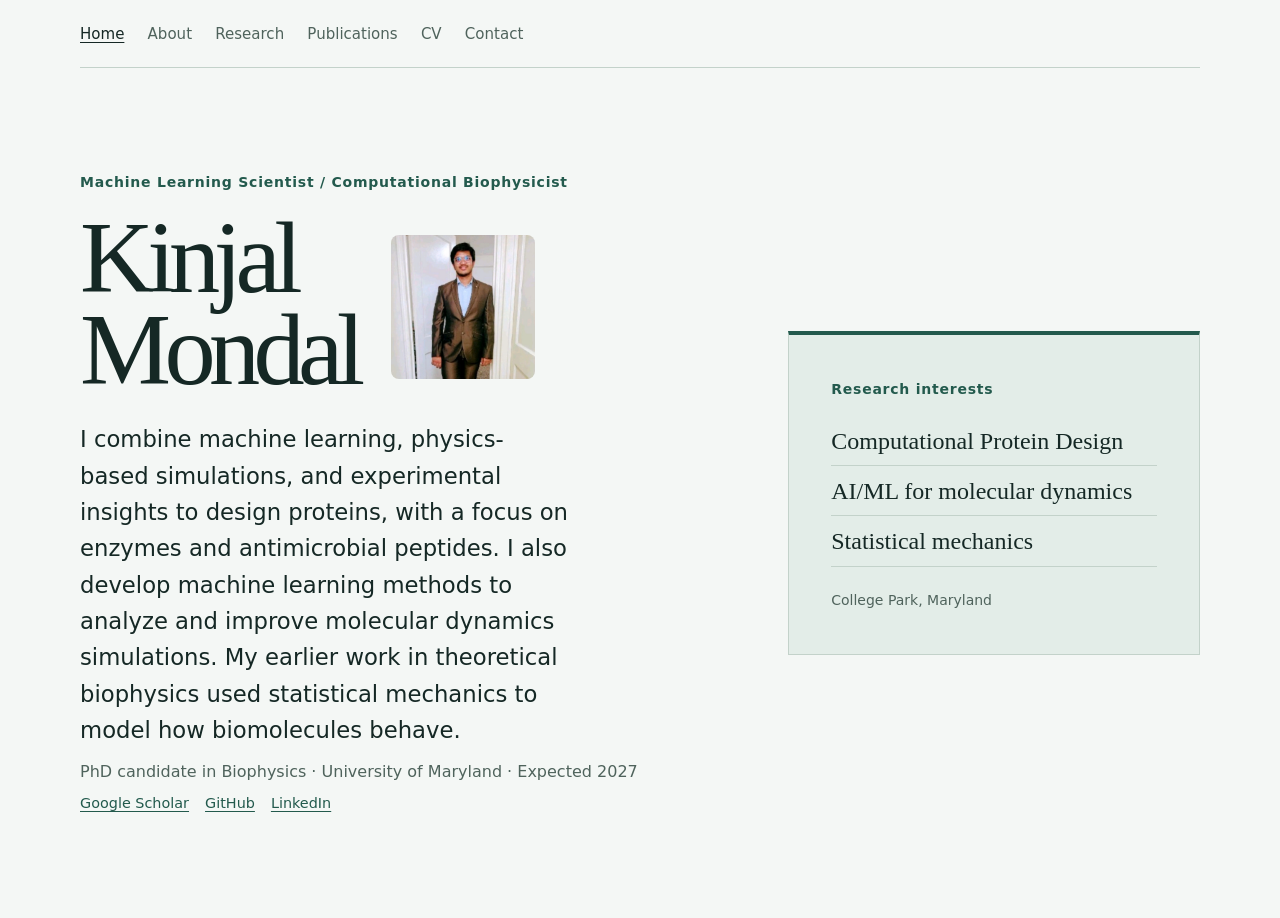
==== index.html @ 6e660fe3 "Publish academic portfolio on GitHub Pages" ====
<!doctype html>
<html lang="en">
<head>
<meta charset="utf-8">
<meta name="viewport" content="width=device-width, initial-scale=1">
<meta name="description" content="Kinjal Mondal, machine learning scientist and computational biophysicist at the University of Maryland. Research, selected publications, and contact.">
<title>Kinjal Mondal | Machine Learning Scientist / Computational Biophysicist</title>
<link rel="stylesheet" href="/style.css">
</head>
<body>
<a class="skip" href="#main">Skip to content</a>
<header class="wrap top">
<nav aria-label="Main navigation"><a href="/" aria-current="page">Home</a><a href="/about/">About</a><a href="/research/">Research</a><a href="/publications/">Publications</a><a href="/cv/">CV</a><a href="/contact/">Contact</a></nav>
</header>
<main id="main" class="wrap"><script>
const sectionPages = {"#about": "/about/", "#research": "/research/", "#publications": "/publications/", "#background": "/cv/", "#contact": "/contact/", "#ml-for-md": "/research/#ml-for-md"};
if (Object.hasOwn(sectionPages, location.hash)) location.replace(sectionPages[location.hash]);
</script>

<section class="hero" aria-labelledby="name">
<div>
<p class="label">Machine Learning Scientist / Computational Biophysicist</p>
<div class="hero-name"><h1 id="name">Kinjal<br>Mondal</h1>
<img class="profile-photo" src="/kinjal-mondal-profile.png" alt="Portrait of Kinjal Mondal" width="800" height="800"></div>
<p class="intro">I combine machine learning, physics-based simulations, and experimental insights to design proteins, with a focus on enzymes and antimicrobial peptides. I also develop machine learning methods to analyze and improve molecular dynamics simulations. My earlier work in theoretical biophysics used statistical mechanics to model how biomolecules behave.</p>
<p class="affiliation">PhD candidate in Biophysics · University of Maryland · Expected 2027</p>
<p class="resource-links"><a href="https://scholar.google.com/citations?user=qwocvQoAAAAJ">Google Scholar</a><a href="https://github.com/mondalkinjal">GitHub</a><a href="https://www.linkedin.com/in/kinjal-mondal-6124bb287/">LinkedIn</a></p>
</div>
<aside class="research-card" aria-label="Research interests">
<p class="label">Research interests</p>
<ul><li>Computational Protein Design</li><li>AI/ML for molecular dynamics</li><li>Statistical mechanics</li></ul>
<p class="location">College Park, Maryland</p>
</aside>
</section>
</main>
</body>
</html>
---- style.css ----
:root {
  color-scheme: light;
  --ink: #152825;
  --paper: #f4f7f5;
  --accent: #235a4d;
  --muted: #4f635c;
  --rule: #c3d2ca;
  font: 100%/1.6 system-ui, sans-serif;
}
* { box-sizing: border-box; }
body { margin: 0; color: var(--ink); background: var(--paper); }
.wrap { width: min(70rem, calc(100% - 3rem)); margin-inline: auto; }
a { color: inherit; text-underline-offset: .22em; }
a:hover { color: var(--accent); }
a:focus-visible { outline: 3px solid var(--accent); outline-offset: 5px; }
.skip { position: absolute; top: .75rem; left: .75rem; transform: translateY(-200%); background: white; padding: .5rem; }
.skip:focus { transform: none; }
.top { display: flex; align-items: center; justify-content: space-between; padding-block: 1.35rem; border-bottom: 1px solid var(--rule); gap: 1rem; }
.brand { font-weight: 720; }
.top a { text-decoration: none; }
nav, .actions { display: flex; flex-wrap: wrap; align-items: center; gap: .65rem 1.45rem; }
nav { color: var(--muted); font-size: .94rem; }
nav a:hover { text-decoration: underline; }
.hero { display: grid; grid-template-columns: 1.5fr 1fr; align-items: center; gap: clamp(2rem, 7vw, 7rem); padding-block: clamp(3rem, 8vw, 7rem); }
.label { color: var(--accent); font-size: .875rem; font-weight: 680; letter-spacing: .055em; }
h1, h2, h3, h4, p { margin: 0; }
h1, h2, h3, h4 { font-family: Georgia, serif; font-weight: 400; }
h1 { font-size: clamp(4rem, 9vw, 8rem); line-height: .9; letter-spacing: -.065em; margin-block: 1.2rem 1.55rem; }
.intro { font-size: clamp(1.18rem, 2vw, 1.42rem); max-width: 34ch; }
.affiliation { color: var(--muted); margin-top: .65rem; }
.actions { margin-top: 1.45rem; }
.button { display: inline-block; padding: .65rem 1rem; border: 1px solid var(--accent); background: var(--accent); color: white; text-decoration: none; border-radius: .25rem; font-weight: 650; }
.button:hover { background: var(--ink); color: white; }
.button.secondary { background: transparent; color: var(--accent); }
.button.secondary:hover { background: #dce9e1; }
.research-card { background: #e3ede8; border: 1px solid var(--rule); border-top: 4px solid var(--accent); padding: clamp(1.4rem, 3.5vw, 2.65rem); }
.hero-name { display: flex; flex-wrap: wrap; align-items: center; column-gap: clamp(1rem, 3vw, 2rem); row-gap: .75rem; }
.hero-name h1 { font-size: clamp(3.2rem, 8vw, 7rem); }
.profile-photo { display: block; width: clamp(4.5rem, 12vw, 9rem); height: auto; border-radius: .5rem; }
@media (max-width: 31rem) { .hero-name h1 { font-size: clamp(2.65rem, 12vw, 3.6rem); } }
.research-card ul { list-style: none; padding: 0; margin: 1rem 0 1.4rem; }
.research-card li { padding-block: .6rem; border-bottom: 1px solid var(--rule); font: 1.5rem/1.25 Georgia, serif; }
.location { color: var(--muted); font-size: .875rem; }
.split { display: grid; grid-template-columns: 1fr 2fr; gap: 2rem; border-top: 1px solid var(--rule); padding-block: clamp(2rem, 5vw, 4rem); }
h2 { font-size: clamp(2.15rem, 4vw, 3.65rem); line-height: 1.02; letter-spacing: -.044em; }
h3 { font-size: clamp(1.25rem, 2vw, 1.65rem); line-height: 1.25; }
.focus p { margin-top: .45rem; color: var(--muted); }
.focus article + article, .papers article + article { border-top: 1px solid var(--rule); margin-top: 1.15rem; padding-top: 1.15rem; }
.papers h4 { margin-top: .25rem; font-size: clamp(1.15rem, 2vw, 1.5rem); line-height: 1.3; }
.paper-group { margin-bottom: .85rem; }
.papers + .papers { margin-top: 2rem; border-top: 1px solid var(--rule); padding-top: 1.5rem; }
.papers a { text-decoration: none; }
.papers a:hover { text-decoration: underline; }
.inline { color: var(--accent); }
h2 + .inline { display: inline-block; margin-top: .9rem; }
.email { font-size: clamp(1.25rem, 4vw, 1.8rem); overflow-wrap: anywhere; }
.footer { border-top: 1px solid var(--rule); padding-block: 1.3rem; color: var(--muted); }
@media (max-width: 44rem) {
  .top { align-items: flex-start; flex-direction: column; }
  .hero, .split { grid-template-columns: 1fr; }
  .research-card { max-width: 24rem; }
  .split { gap: 1.35rem; }
  h2 br { display: none; }
}

.research-streams > section + section { border-top: 1px solid var(--rule); margin-top: 2rem; padding-top: 2rem; }
.research-streams h3 { font-size: clamp(1.65rem, 3vw, 2.3rem); }
.research-streams h4 { font-size: 1.25rem; line-height: 1.3; }
.research-streams article:first-of-type { margin-top: 1.2rem; }

.resource-links { display: flex; flex-wrap: wrap; gap: .35rem 1rem; margin-top: .5rem; font-size: .9rem; }
.resource-links a { color: var(--accent); text-decoration: underline; }

#background h4 { font-size: 1.15rem; margin-top: .75rem; }
#background li + li { margin-top: .45rem; }

nav a[aria-current="page"] { color: var(--ink); text-decoration: underline; }
.split > .page-title, .split > div > .page-title {
  font-size: clamp(2.15rem, 4vw, 3.65rem);
  line-height: 1.02;
  letter-spacing: -.044em;
  margin: 0;
}
.page-title + .inline { display: inline-block; margin-top: .9rem; }
.top + main > .split:first-child { border-top: 0; }

.publication-authors { margin-top: .35rem; color: var(--muted); }
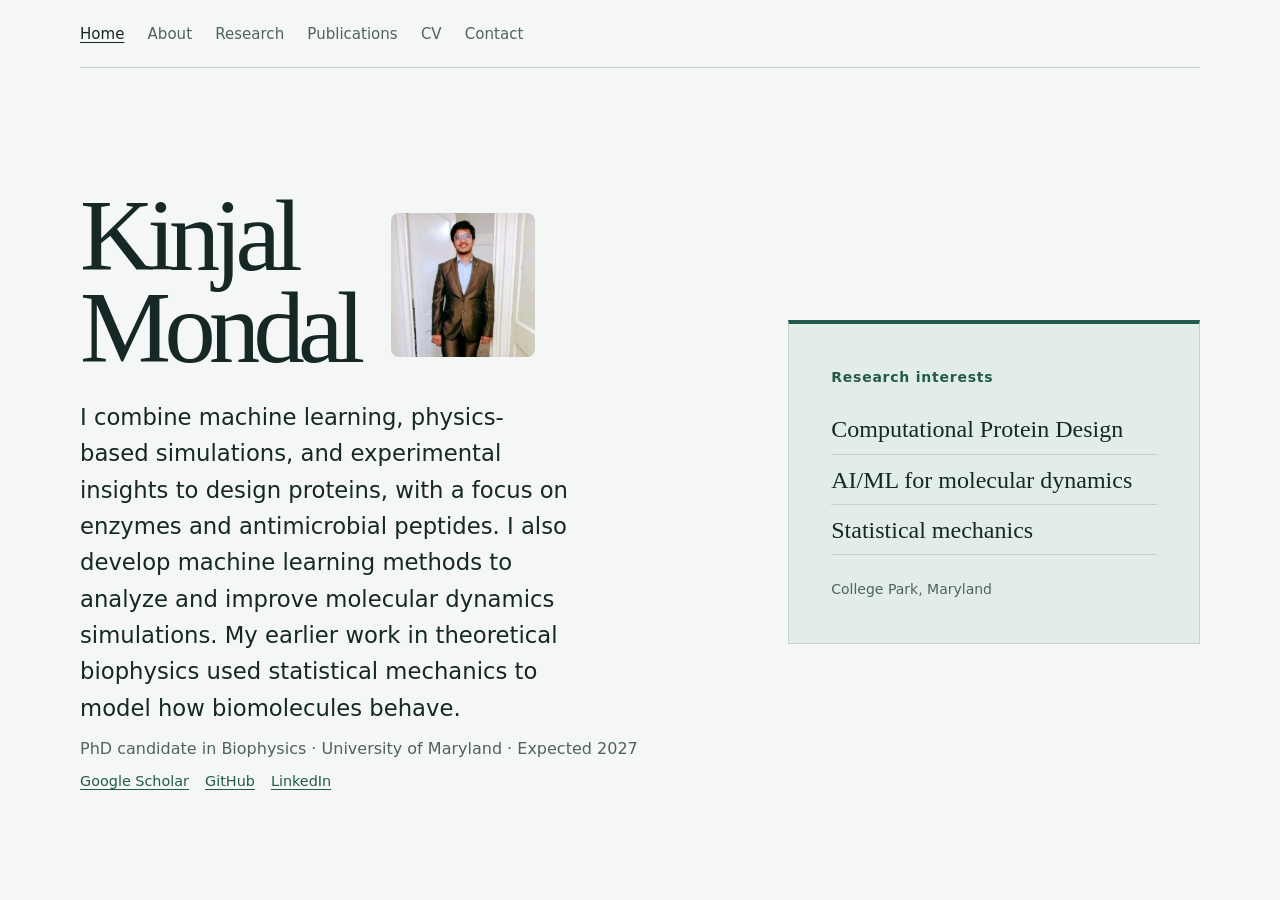
==== commit 86a21f85: "Remove role label from portfolio homepage" ====
--- a/index.html
+++ b/index.html
@@ -4,7 +4,7 @@
 <meta charset="utf-8">
 <meta name="viewport" content="width=device-width, initial-scale=1">
 <meta name="description" content="Kinjal Mondal, machine learning scientist and computational biophysicist at the University of Maryland. Research, selected publications, and contact.">
-<title>Kinjal Mondal | Machine Learning Scientist / Computational Biophysicist</title>
+<title>Kinjal Mondal</title>
 <link rel="stylesheet" href="/style.css">
 </head>
 <body>
@@ -19,7 +19,6 @@
 
 <section class="hero" aria-labelledby="name">
 <div>
-<p class="label">Machine Learning Scientist / Computational Biophysicist</p>
 <div class="hero-name"><h1 id="name">Kinjal<br>Mondal</h1>
 <img class="profile-photo" src="/kinjal-mondal-profile.png" alt="Portrait of Kinjal Mondal" width="800" height="800"></div>
 <p class="intro">I combine machine learning, physics-based simulations, and experimental insights to design proteins, with a focus on enzymes and antimicrobial peptides. I also develop machine learning methods to analyze and improve molecular dynamics simulations. My earlier work in theoretical biophysics used statistical mechanics to model how biomolecules behave.</p>
